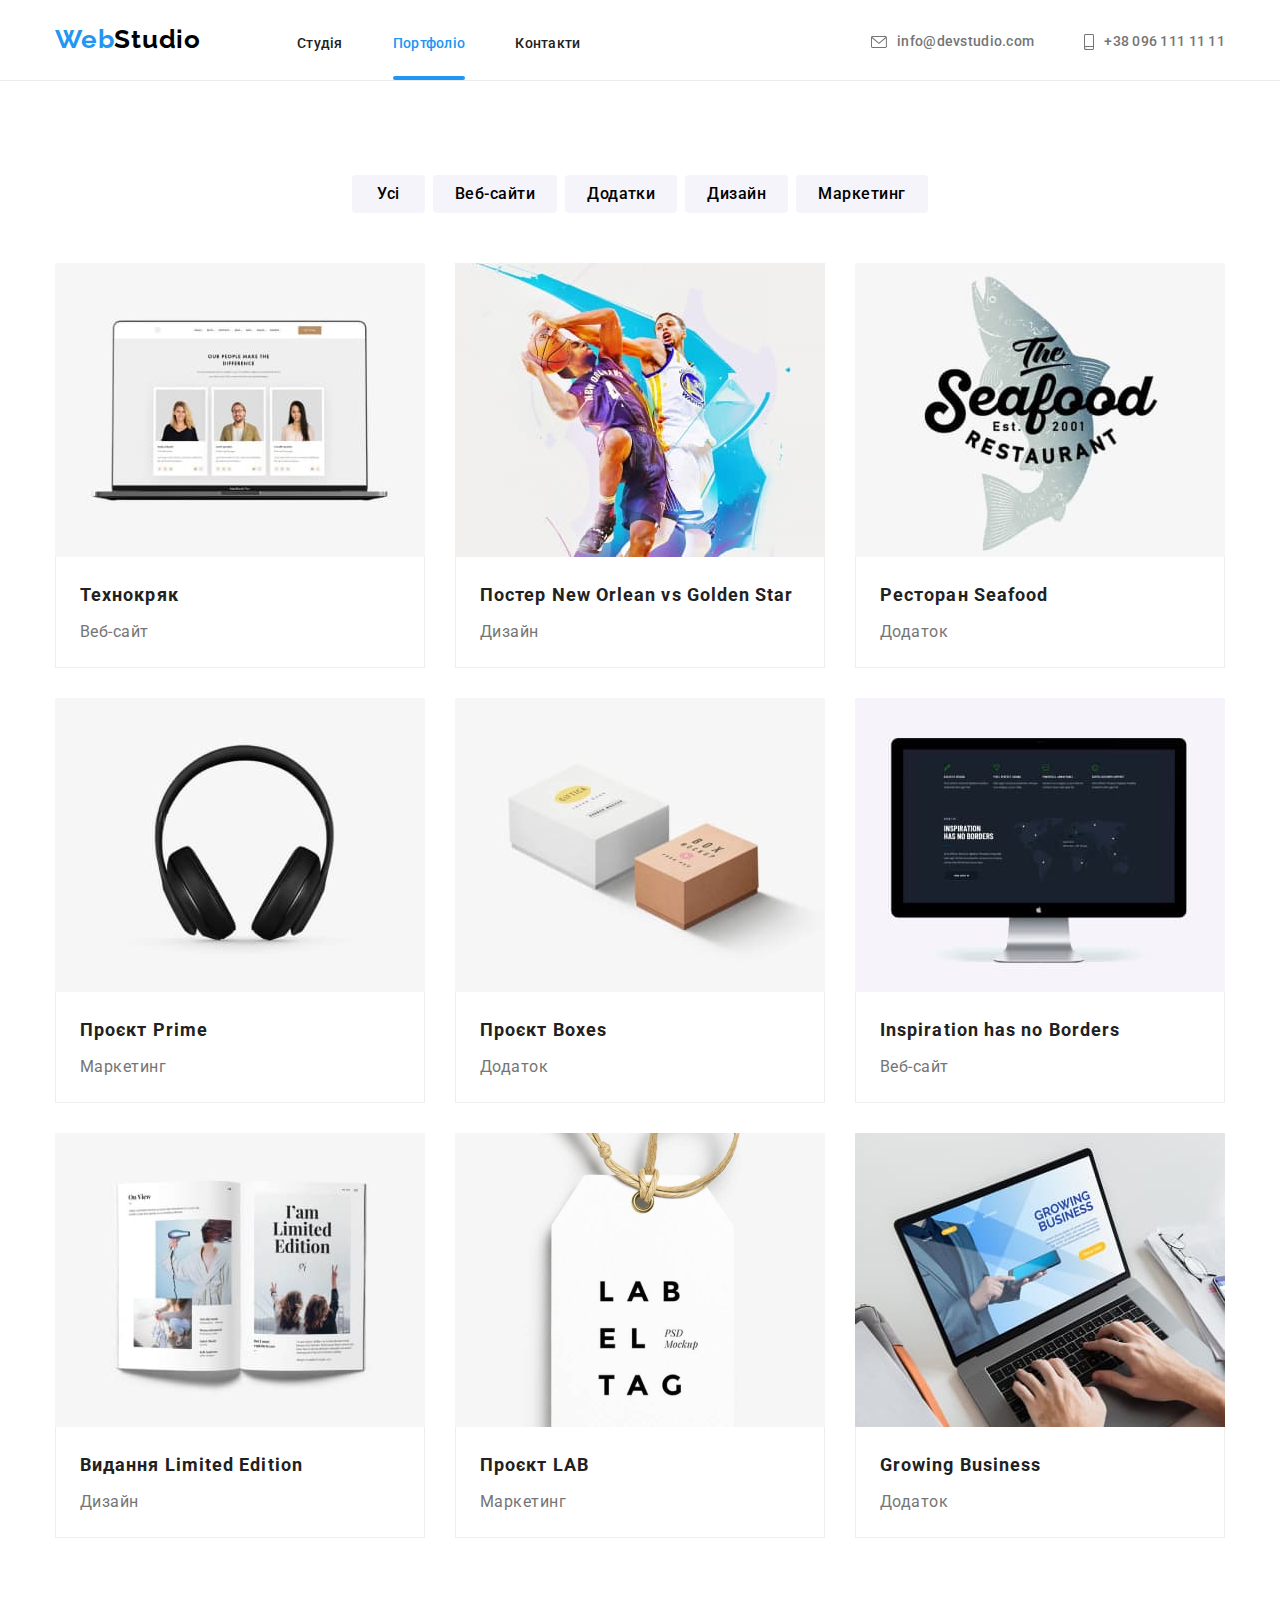
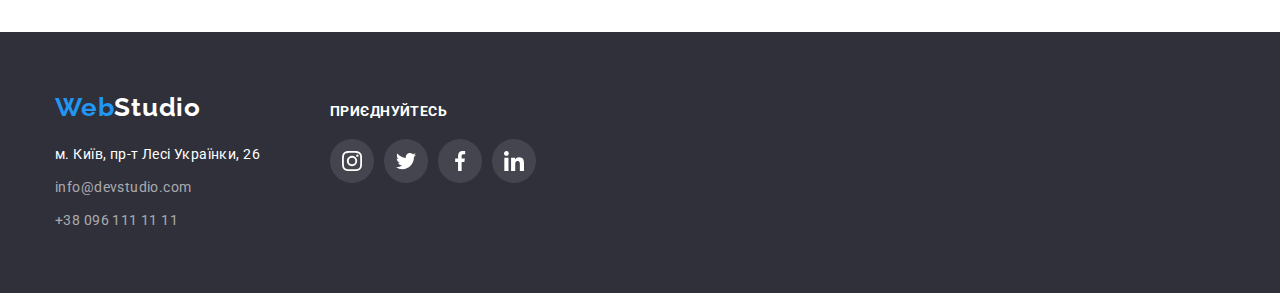
==== portfolio.html @ 6156f2c0 "creat repository" ====
<!DOCTYPE html>
<html lang="uk">
<head>
    <meta charset="UTF-8">
    <meta http-equiv="X-UA-Compatible" content="IE=edge">
    <meta name="viewport" content="width=device-width, initial-scale=1.0">
    <title>Portfolio</title>
    <link rel="preconnect" href="https://fonts.googleapis.com">
    <link rel="preconnect" href="https://fonts.gstatic.com" crossorigin>
    <link href="https://fonts.googleapis.com/css2?family=Montserrat:wght@400;700&family=Raleway:wght@700&family=Roboto:wght@400;500;700;900&display=swap" rel="stylesheet">
    <link rel="stylesheet" href="https://cdn.jsdelivr.net/npm/modern-normalize@1.1.0/modern-normalize.min.css">
    <link rel="stylesheet" href="./css/styles.css">
</head>
<body>
    <header class="page-header">
        <div class="container page-header-container">    
                <nav class="page-navigation">
                    <a href="./index.html" class="logo logo-header link">
                        <span class="logo-web">Web</span><span class="logo-studio-header">Studio</span>
                    </a>
                    <ul class="menu-nav list">
                   <li>
                        <a href="./index.html" class="link">
                            Студія
                        </a>
                    </li>
                    <li>
                        <a href="./portfolio.html" class="link current">
                            Портфоліо
                        </a>
                    </li>
                    <li>
                       <a href="#" class="link">
                            Контакти
                        </a>
                    </li>
                </ul>
                </nav>
                <ul class="header-contacts list">
                    <li class="header-contacts-item">    
                    <a href="mailto:info@devstudio.com" class="link contacts-link">
                        <svg class="mail-icon">
                            <use href="./images/icons.svg#icon-envelope"></use>
                        </svg>
                        info@devstudio.com
                    </a>
                    </li>
                    <li class="header-contacts-item"> 
                        <a href="tel:+380961111111" class="link contacts-link">    
                            <svg class="smartphone-icon">
                                <use href="./images/icons.svg#icon-smartphone"></use>
                             </svg> 
                            +38 096 111 11 11
                        </a>
                    </li> 
                </ul>
        </div>   
    </header>
    
    <main>
     <section>
        <div class="container">
        <h2 class="title-invisible">Портфолио</h2>
        <ul class="btn-filter-container list">
            <li><button class="button-filter btn-filter-allcards" type="button">Усі</button></li>
            <li><button class="button-filter" type="button">Веб-сайти</button></li>
            <li><button class="button-filter" type="button">Додатки</button></li>
            <li><button class="button-filter" type="button">Дизайн</button></li>
            <li><button class="button-filter" type="button">Маркетинг</button></li>
        </ul>
        <ul class="portfolio-container list">
            <li>
                <a href="" class="link portfolio-card">
                    <div class="portfolio-card-item">
                        <img src="./images/pf1.jpg" alt="Веб-сайт Технокряк" width="370">
                        <p class="portfolio-card-overlay">
                            Ресурс пропонує комплексні пропозиції з різним рівнем функціоналу та сервісів. Все це дозволить відвідувачу отримати вичерпні відомості про компанію чи приватну особу.
                        </p>
                    </div>
                    <div class="text-portfolio-card">
                        <h3 class="title-portfolio">Технокряк</h3>
                        <p class="text-portfolio">Веб-сайт</p>
                    </div>
                </a>
            </li>
            <li>
                <a href="" class="link portfolio-card">
                    <div class="portfolio-card-item">
                        <img src="./images/pf2.jpg" alt="Постер" width="370">
                        <p class="portfolio-card-overlay">
                            Ресурс пропонує комплексні пропозиції з різним рівнем функціоналу та сервісів. Все це дозволить відвідувачу отримати вичерпні відомості про компанію чи приватну особу.
                        </p>
                    </div>
                    <div class="text-portfolio-card">
                        <h3 class="title-portfolio" title="Постер New Orlean vs Golden Star">Постер New Orlean vs Golden Star</h3>
                        <p class="text-portfolio">Дизайн</p>
                    </div>
                </a>
            </li>
            <li>
                <a href="" class="link portfolio-card">
                    <div class="portfolio-card-item">
                        <img src="./images/pf3.jpg" alt="Додаток для ресторану" width="370">
                        <p class="portfolio-card-overlay">
                            Ресурс пропонує комплексні пропозиції з різним рівнем функціоналу та сервісів. Все це дозволить відвідувачу отримати вичерпні відомості про компанію чи приватну особу.
                        </p>
                    </div>    
                    <div class="text-portfolio-card">
                        <h3 class="title-portfolio">Ресторан Seafood</h3>
                        <p class="text-portfolio">Додаток</p>
                    </div>
                </a>
            </li>
            <li>
                <a href="" class="link portfolio-card">
                    <div class="portfolio-card-item">
                        <img src="./images/pf4.jpg" alt="Маркетинговий проєкт" width="370">
                        <p class="portfolio-card-overlay">
                            Ресурс пропонує комплексні пропозиції з різним рівнем функціоналу та сервісів. Все це дозволить відвідувачу отримати вичерпні відомості про компанію чи приватну особу.
                        </p>
                    </div>
                    <div class="text-portfolio-card">
                        <h3 class="title-portfolio">Проєкт Prime</h3>
                        <p class="text-portfolio">Маркетинг</p>
                    </div>
                </a>
            </li>
            <li>
                <a href="" class="link portfolio-card">
                    <div class="portfolio-card-item">
                        <img src="./images/pf5.jpg" alt="Проєкт Boxes" width="370">
                        <p class="portfolio-card-overlay">
                            Ресурс пропонує комплексні пропозиції з різним рівнем функціоналу та сервісів. Все це дозволить відвідувачу отримати вичерпні відомості про компанію чи приватну особу.
                        </p>
                    </div>
                    <div class="text-portfolio-card">
                        <h3 class="title-portfolio">Проєкт Boxes</h3>
                        <p class="text-portfolio">Додаток</p>
                    </div>
                </a>
            </li>
            <li>
                <a href="" class="link portfolio-card">
                    <div class="portfolio-card-item">
                        <img src="./images/pf6.jpg" alt="Веб-сайт Inspiration has no Borders" width="370">
                        <p class="portfolio-card-overlay">
                            Ресурс пропонує комплексні пропозиції з різним рівнем функціоналу та сервісів. Все це дозволить відвідувачу отримати вичерпні відомості про компанію чи приватну особу.
                        </p>
                    </div>
                    <div class="text-portfolio-card">
                        <h3 class="title-portfolio">Inspiration has no Borders</h3>
                        <p class="text-portfolio">Веб-сайт</p>
                    </div>
                </a>
            </li>
            <li>
                <a href="" class="link portfolio-card">
                    <div class="portfolio-card-item">
                        <img src="./images/pf7.jpg" alt="Видання Limited Edition" width="370">
                        <p class="portfolio-card-overlay">
                            Ресурс пропонує комплексні пропозиції з різним рівнем функціоналу та сервісів. Все це дозволить відвідувачу отримати вичерпні відомості про компанію чи приватну особу.
                        </p>
                    </div>
                    <div class="text-portfolio-card">
                        <h3 class="title-portfolio">Видання Limited Edition</h3>
                        <p class="text-portfolio">Дизайн</p>
                    </div>
                </a>
            </li>
            <li>
                <a href="" class="link portfolio-card">
                    <div class="portfolio-card-item">
                        <img src="./images/pf8.jpg" alt="Проєкт LAB" width="370">
                        <p class="portfolio-card-overlay">
                            Ресурс пропонує комплексні пропозиції з різним рівнем функціоналу та сервісів. Все це дозволить відвідувачу отримати вичерпні відомості про компанію чи приватну особу.
                        </p>
                    </div>
                    <div class="text-portfolio-card">
                        <h3 class="title-portfolio">Проєкт LAB</h3>
                        <p class="text-portfolio">Маркетинг</p>
                    </div>
                </a>
            </li>
            <li>
                <a href="" class="link portfolio-card">
                    <div class="portfolio-card-item">
                        <img src="./images/pf9.jpg" alt="Growing Business" width="370">
                        <p class="portfolio-card-overlay">
                            Ресурс пропонує комплексні пропозиції з різним рівнем функціоналу та сервісів. Все це дозволить відвідувачу отримати вичерпні відомості про компанію чи приватну особу.
                        </p>
                    </div>
                    <div class="text-portfolio-card">
                        <h3 class="title-portfolio">Growing Business</h3>
                        <p class="text-portfolio">Додаток</p>
                    </div>
                </a>
            </li>
        </ul> 
        </div>
    </section>
    </main>
    <footer class="footer">
        <div class="container contacts-block">
        <div>
            <a href="./index.html" class="logo logo-footer link">
                <span class="logo-web">Web</span><span class="logo-studio-footer">Studio</span>
            </a>
            <address>
                <ul class="contacts list">
                    <li class="contacts-item">
                        <a href="https://goo.gl/maps/5WQEzpzciVfXeqbu7" target="_blank" rel="noreferer noopener nofollow" class="link address">
                            м. Київ, пр-т Лесі Українки, 26
                        </a>
                    </li>
                    <li class="contacts-item">
                        <a href="mailto:info@devstudio.com" class="link mail-footer">info@devstudio.com</a>
                    </li>    
                    <li class="contacts-item">
                        <a href="tel:+380961111111" class="link phone-footer">+38 096 111 11 11</a>
                    </li>
                </ul>
            </address>
        </div>
        <div class="social-footer">
            <p class="title-social">приєднуйтесь</p>
            <ul class="social-list social-list-footer list">
                <li class="social-list-item">
                    <a href class="social-list-link">
                        <svg lang="en" aria-label="instagram icon" class="social-list-icon">
                            <use href="./images/icons.svg#icon-instagram" width="20" height="20"></use>
                        </svg>
                    </a>
                </li>
                <li class="social-list-item">
                    <a href class="social-list-link">
                        <svg lang="en" aria-label="twitter icon" class="social-list-icon">
                            <use href="./images/icons.svg#icon-twitter" width="20" height="20"></use>
                        </svg>
                    </a>
                </li>
                <li class="social-list-item">
                    <a href class="social-list-link">
                        <svg lang="en" aria-label="facebook icon" class="social-list-icon">
                            <use href="./images/icons.svg#icon-facebook" width="20" height="20"></use>
                        </svg>
                    </a>
                </li>
                <li class="social-list-item">
                    <a href class="social-list-link">
                        <svg lang="en" aria-label="linkedin icon" class="social-list-icon">
                            <use href="./images/icons.svg#icon-linkedin" width="20" height="20"></use>
                        </svg>
                    </a>
                </li>
            </ul>
        </div>
        </div>
    </footer>
</body>
</html>
---- css/styles.css ----
/* title-color #212121 
accent-color #2196F3
text-color #757575
background-main #ffffff
background-footer #2F303A
background-OurTeam #F5F4FA */
:root {
    --accent-color: #2196F3;
    --logo-studio-header: #000000;
    --logo-studio-footer: #ffffff;
    --title-color: #212121;
    --text-color: #757575;
    --background-main: #ffffff;
    --background-footer: #2F303A;
    --background-hero: #C4C4C4;
    --transition-timing-function: 250ms cubic-bezier(0.4, 0, 0.2, 1);
}
h1, 
h2, 
h3, 
h4 {
    margin-top: 0;
    margin-bottom: 0;
}
ul, 
ol {
    margin-top: 0;
    margin-bottom: 0;
    padding-left: 0;
}
p {
    margin-top: 0;
    margin-bottom: 0;
}
.list {
    list-style: none;
}
.link {
    text-decoration: none;
}
img {
    display: block;
    max-width: 100%;
    height:auto;
}
button {
    cursor: pointer;
}
/* Remove outline on the forms and links */
:active, :hover, :focus {
    outline: 0;
    outline-offset: 0;
}
/*========== HEADER =========*/
.page-header-container {
    display: flex;
    align-items: baseline; 
}
.page-navigation {
    display: flex;
    align-items: baseline;
}
.page-header {
    border-bottom: 1px solid #ECECEC;
    padding-top: 24px;
    padding-bottom: 25px;
}
.menu-nav {
    display: flex;
    column-gap: 50px;
}
.header-contacts {
    display: flex;
    margin-left: auto;
    column-gap: 50px;
}
/*======== styles logo =======*/
.logo {
    font-family: 'Raleway', sans-serif;
    font-weight: 700;
    font-size: 26px;
    line-height: 1.19;
    letter-spacing: 0.03em;
}
.logo-header {
    margin-right: 96px;
}
.logo-web {
    color: var(--accent-color);
}
.logo-studio-header { 
    color: var(--logo-studio-header);
}
/* ======= navigation ======= */
.menu-nav a {
    position: relative;
    font-weight: 500;
    font-size: 14px;
    line-height: 1.14;
    letter-spacing: 0.02em;
    color: var(--title-color);
    padding-bottom: 28px;
    transition: color var(--transition-timing-function);
}
.menu-nav a:hover, 
.menu-nav a:focus {
    color: var(--accent-color);
}
.menu-nav a.current {
    color: var(--accent-color);
}
.menu-nav a.current::after {
    position: absolute;
    content: "";
    bottom: -1px;
    left: 0;
    width: 100%;
    height: 4px;
    border-radius: 2px;
    background-color: var(--accent-color);
    animation: opacity-animation var(--transition-timing-function);
}
@keyframes opacity-animation {
    0% {opacity: 0;}
    50% {opacity: 0.5;}
    100% {opacity: 1;}
}

/* ====== styles contacts =========*/
.contacts-link {
    display: flex;
    align-items: center;
    gap: 10px;
    font-weight: 500;
    font-size: 14px;
    line-height: 1.14;
    letter-spacing: 0.02em;
    color: var(--text-color);
    transition: color var(--transition-timing-function);
}
.contacts-link:hover .mail-icon, 
.contacts-link:focus .mail-icon,
.contacts-link:hover .smartphone-icon, 
.contacts-link:focus .smartphone-icon{
    fill:var(--accent-color);
}
.contacts-link:hover,
.contacts-link:focus
{
    color: var(--accent-color);
}
.mail-icon {
    width: 16px;
    height: 12px;
    fill: var(--text-color);
    transition: fill var(--transition-timing-function);
}
.smartphone-icon {
    width: 10px;
    height: 16px;
    fill: var(--text-color); 
    transition: fill var(--transition-timing-function);
}
/* ============ MAIN ============ */
.container {
    margin-left: auto;
    margin-right: auto;
    width: 1200px;
    padding-left: 15px;
    padding-right: 15px;
}
body {
    background-color: var(--background-main);
    font-family: 'Roboto', sans-serif;
    color: var(--title-color);
}
section {
    padding-top: 94px;
    padding-bottom: 94px;
}
/*=========== HERO ============*/
.hero {
    padding-top: 200px;
    padding-bottom: 200px;
    text-align: center;
}
.overlay {
    background-color: var(--background-hero);
    background-image: linear-gradient(to right, rgba(47, 48, 58, 0.4), rgba(47, 48, 58, 0.4)), url(../images/bgstudio.jpg);
    background-repeat: no-repeat;
    background-size: cover;
    background-position: center;
    max-width: 1600px;
    min-height: 600px;
    margin-left: auto;
    margin-right: auto;
}
.title-hero {
    margin-left: auto;
    margin-bottom: 30px;
    margin-right: auto;
    font-weight: 900;
    font-size: 44px;
    line-height: 1.36;
    letter-spacing: 0.06em;
    text-transform: uppercase;
    color: #ffffff;
    width: 696px;
}
.btn-order {
    font-weight: 700;
    font-size: 16px;
    line-height: 1.875;
    color: #ffffff;
    background-color: var(--accent-color);
    border: 0;
    border-radius: 4px;
    padding: 10px 32px;
    letter-spacing: 0.06em;
    box-shadow: 0px 4px 4px rgba(0, 0, 0, 0.15);
}
/*========== ОСОБЛИВОСТІ ============*/
.feature-items-list {
    display: flex;
    justify-content: center;
    gap: 30px;
    flex-wrap: wrap;
}
.feature-items{
    display: flex;
    justify-content: center;
    align-items: center;
    width: 270px;
    height: 120px;
    background-color: #F5F4FA;
    border-radius: 4px;
    margin-bottom: 30px;
}
.feature-items-icon {
    display: flex;
    justify-content: center;
    align-items: center;
}
.title-section {
    font-size: 36px;
    line-height: 1.17;
    text-align: center;
    letter-spacing: 0.03em;
    margin-bottom: 50px;
}
.title-invisible {
    position: absolute;
    border: 0;
	clip: rect(0 0 0 0);
	height: 1px;
	width: 1px;
    margin: -1px;
	overflow: hidden;
	padding: 0;
	white-space: nowrap;
}
.subtitle {
    font-size: 14px;
    line-height: 1.14;
    letter-spacing: 0.03em;
    text-transform: uppercase;
    margin-bottom: 10px;
}
.text {
    font-size: 14px;
    line-height: 1.714;
    letter-spacing: 0.03em;
    color: var(--text-color);
    width: 270px;
}
/*========== ЧИМ МИ ЗАЙМАЄМОСЯ ======*/
.activity {
    padding-top: 0px;
}
.activity-cards {
    display: flex;
    flex-wrap: wrap;
    gap: 30px;   
}
.activity-cards-item {
    position: relative;
}
.activity-cards-subtitle {
    position: absolute;
    bottom: 0;
    height: 70px;
    width: 100%;
    display: flex;
    justify-content: center;
    align-items: center;
    background-color: rgba(47, 48, 58, 0.8);
    font-weight: 700;
    font-size: 14px;
    line-height: 1,14;
    text-align: center;
    letter-spacing: 0.03em;
    text-transform: uppercase;
    color: #FFFFFF;
}
/*========== НАША КОМАНДА ===========*/
.our-team {
    background-color: #F5F4FA;
}
.employees {
    display: flex;
    flex-wrap: wrap;
    gap: 30px;
}
.employees-item {
    background-color: #ffffff;
    border-radius: 0px 0px 4px 4px;
    box-shadow: 0px 1px 3px rgba(0, 0, 0, 0.12), 0px 1px 1px rgba(0, 0, 0, 0.14), 0px 2px 1px rgba(0, 0, 0, 0.2);
}
.employee, .career {
    font-size: 16px;
    line-height: 1.19;
    text-align: center;
    letter-spacing: 0.03em; 
}
.employee {
    font-weight: 500;
    color: var(--title-color);
    padding-top: 30px;
    margin-bottom: 10px;
}
.career {
    color: var(--text-color);
    margin-bottom: 16px;
}
.social-list {
    display: flex;
    justify-content: center;
    column-gap: 10px;
    padding-bottom: 30px;
}
.social-list-link {
    display: flex;
    justify-content: center;
    align-items: center;
    width: 44px;
    height: 44px;
    background-color: #ffffff;
    border-radius: 50%;
    transition: background-color var(--transition-timing-function);
}
.social-list-icon {
    width: 20px;
    height: 20px;
    fill: #AFB1B8;
    transition: fill var(--transition-timing-function);
}
.social-list-link:hover,
.social-list-link:focus {
    background-color: var(--accent-color);
}
.social-list-link:hover .social-list-icon,
.social-list-link:focus .social-list-icon{
    fill: #ffffff;
} 
/* ========== ПОСТІЙНІ КЛІЄНТИ ======== */
.clients-list {
    display: flex;
    flex-wrap: wrap;
    gap: 30px;
}
.clients-link {
    display: flex;
    justify-content: center;
    align-items: center;
    border: 1px solid #AFB1B8;
    border-radius: 4px;
    width: 170px;
    height: 92px;
    transition: border-color var(--transition-timing-function);
}
.clients-link:hover .clients-icon,
.clients-link:focus .clients-icon{
    fill: var(--accent-color);
}
.clients-link:hover,
.clients-link:focus{
    border-color: var(--accent-color);
    cursor: pointer;
}
.clients-icon {
    display: flex;
    fill: #AFB1B8; 
    transition: fill var(--transition-timing-function);
}
/*========== ПОРТФОЛІО ========= */
.btn-filter-container {
    margin-bottom: 50px;
}
.button-filter {
    font-weight: 500;
    font-size: 16px;
    line-height: 1.63;
    text-align: center;
    letter-spacing: 0.03em;
    cursor: pointer;
    border: 0;
    border-radius: 4px;
    background-color: #F5F4FA;
    height: 38px;
    padding: 6px 22px;
    transition: background-color var(--transition-timing-function), color var(--transition-timing-function), box-shadow var(--transition-timing-function);
}
.btn-filter-allcards {
    padding-left: 25px;
    padding-right: 25px;
}
.button-filter:hover, 
.button-filter:focus {
    background-color: var(--accent-color);
    color: #ffffff;
    box-shadow: 0px 4px 4px rgba(0, 0, 0, 0.25)
}
.portfolio-container li{
    width: 370px;
}
.text-portfolio-card {
    padding-top: 20px;
    padding-bottom: 20px;
    padding-left: 24px;
    padding-right: 24px; 
    border: 1px solid #EEEEEE;
    border-top: 0px;
}
.title-portfolio {
    font-size: 18px;
    line-height: 2;
    letter-spacing: 0.06em;
    margin-bottom: 4px;
    overflow: hidden;
    white-space: nowrap;
    text-overflow: ellipsis;
    color: var(--title-color);
}
.text-portfolio {
    font-size: 16px;
    line-height: 1.88;
    letter-spacing: 0.03em;
    color: var(--text-color);
}
.btn-filter-container {
    display: flex;
    justify-content: center;
    gap: 8px;
}
.portfolio-container {
    display: flex;
    flex-wrap: wrap;
    gap: 30px;
}
.portfolio-card {
    display: block;
    transition: box-shadow var(--transition-timing-function);
}
.portfolio-card:hover,
.portfolio-card:focus {
    box-shadow: 0px 1px 1px rgba(0, 0, 0, 0.12), 0px 4px 4px rgba(0, 0, 0, 0.06), 1px 4px 6px rgba(0, 0, 0, 0.16);
}
.portfolio-card:hover .portfolio-card-overlay ,
.portfolio-card:focus .portfolio-card-overlay {
    transform: translateY(0%);
}
.portfolio-card-item {
    position: relative;
    overflow: hidden;
}
.portfolio-card-overlay {
    position: absolute;
    top: 0;
    left: 0;
    background-color: rgba(33, 150, 243, 0.9);
    width: 100%;
    height: 100%;
    font-weight: 400;
    font-size: 18px;
    line-height: 1.56;
    letter-spacing: 0.03em;
    color: #FFFFFF;
    overflow: auto;
    padding: 63px 24px;
    transform: translateY(101%);
    transition: transform var(--transition-timing-function);
}
/*========== FOOTER ===========*/
.footer {
    background-color: var(--background-footer);
    padding-top: 60px;
    padding-bottom: 60px;
}
.logo-studio-footer {
    color: var(--logo-studio-footer);
}
.logo-footer {
    display: block;
    margin-bottom: 20px;
}
.contacts-item {
    font-style: normal;
    font-weight: 400;
    font-size: 14px;
    line-height: 1.71;
    letter-spacing: 0.03em;
}
.contacts-item:not(:last-child) {
    margin-bottom: 9px;
}
.address {
    display: block;
    color: #ffffff;
    transition: color var(--transition-timing-function);
}
.mail-footer, 
.phone-footer {
    color: rgba(255, 255, 255, 0.6);
    display: block;
    transition: color var(--transition-timing-function);
}
.address:hover,
.address:focus,
.mail-footer:hover,
.mail-footer:focus,
.phone-footer:hover,
.phone-footer:focus {
    color: var(--accent-color);
}
.title-social {
    font-weight: 700;
    font-size: 14px;
    line-height: 16px;
    letter-spacing: 0.03em;
    text-transform: uppercase;
    color: #FFFFFF;
    margin-bottom: 20px;
}
.contacts-block {
    display: flex;
    align-items: baseline;
}
.social-list-footer {
    padding-bottom: 0;
}
footer .social-list-icon {
    fill: #ffffff;
}
footer .social-list-link {
    background-color: rgba(255, 255, 255, 0.1);;
}
.social-footer {
    margin-left: 70px;
}
/*  ======== МОДАЛЬНЕ ВІКНО ======== */
.backdrop {
    position: fixed;
    top: 0;
    left: 0;
    width: 100%;
    height: 100%;
    background-color: rgba(47, 48, 58, 0.4);
    z-index: 100;
    transition: opacity 500ms linear, visibility 500ms linear, transform 500ms linear;
}
.backdrop.is-hidden {
    visibility: hidden;
    opacity: 0;
    pointer-events: none;
    transform: scale(0);
}
.modal {
    position: absolute;
    top: 50%;
    left: 50%;
    transform: translate(-50%, -50%); 
    background-color: #ffffff;
    width: 528px;
    height: 581px;
}
.modal-close-btn {
    display: flex;
    justify-content: center;
    align-items: center;
    position: absolute;
    top: 8px;
    right: 8px;
    width: 30px;
    height: 30px;
    border: 1px solid rgba(0, 0, 0, 0.1);
    border-radius: 50%;
    background-color: transparent;
    padding: 0;
}
.modal-close-icon {
    fill: #000000;
}
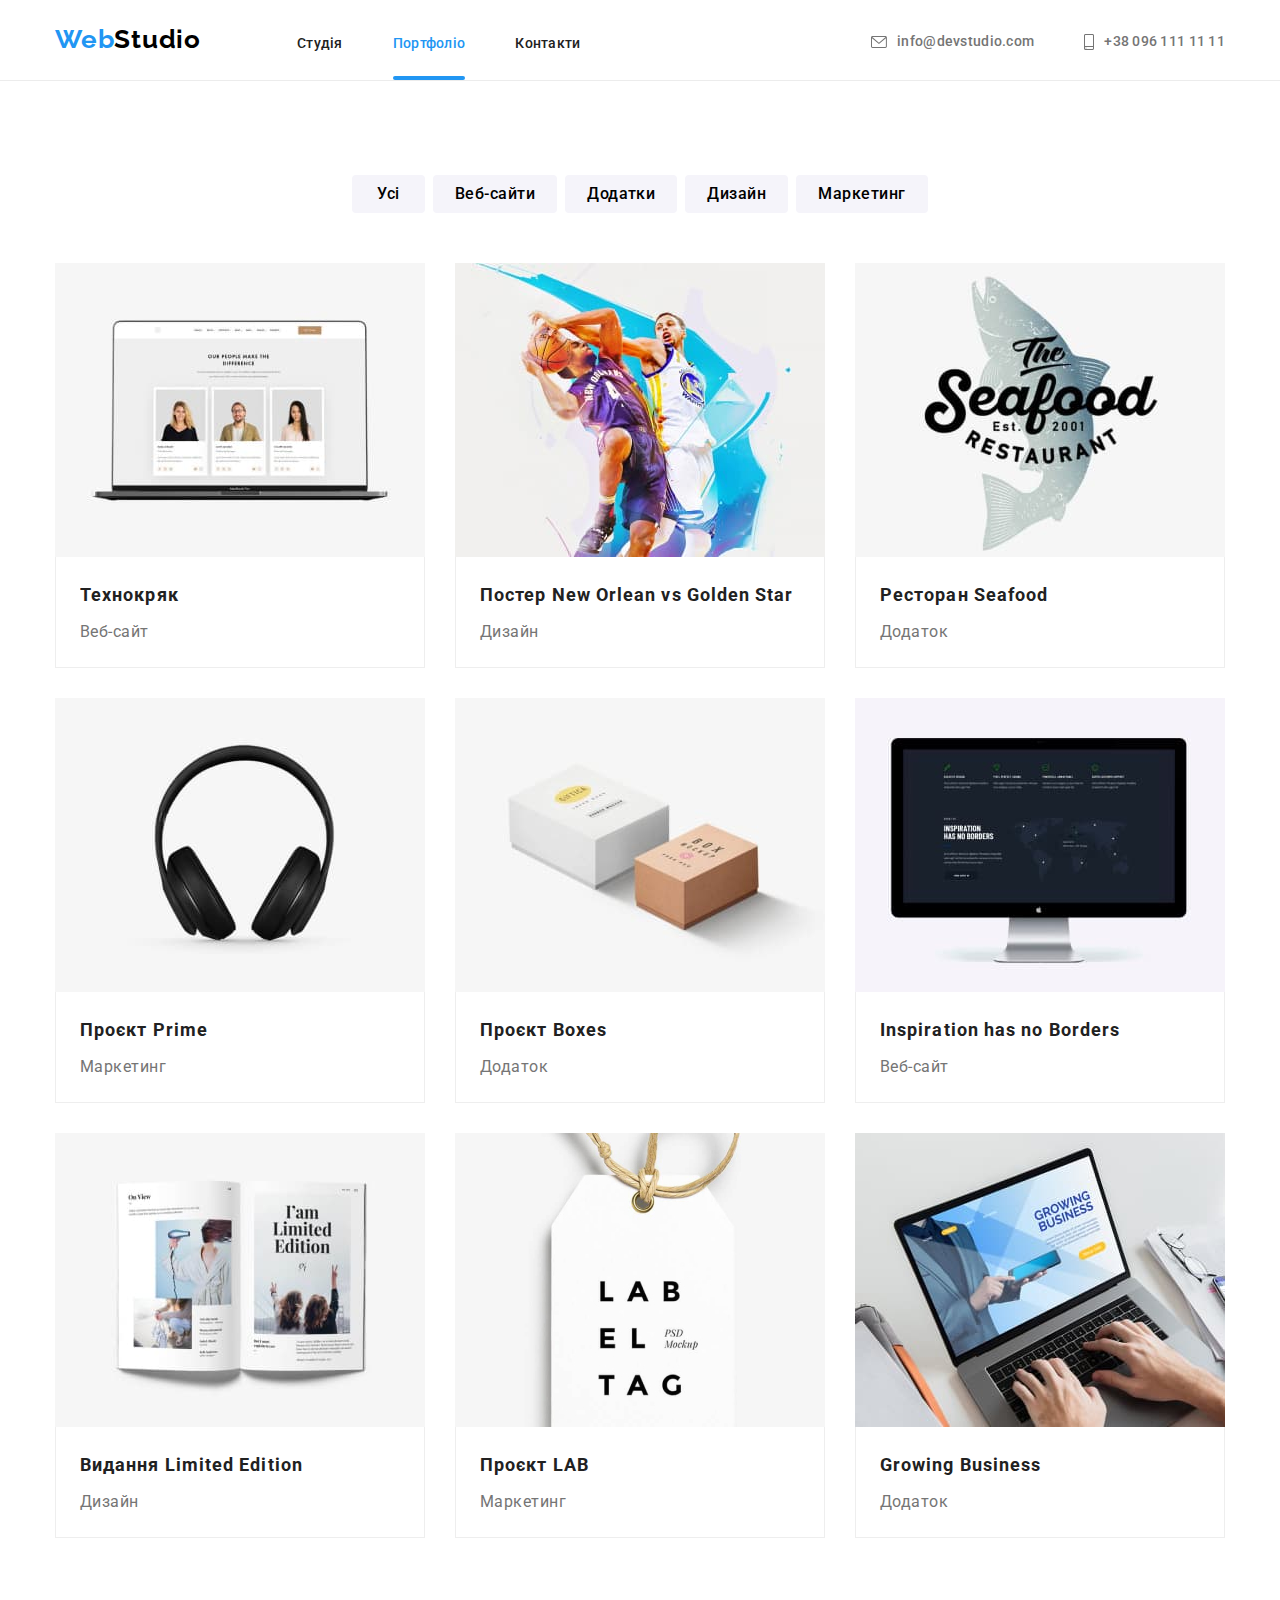
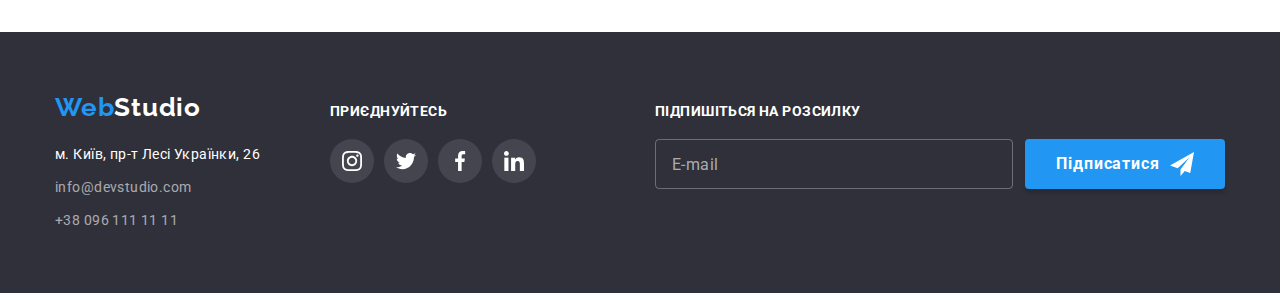
==== commit f3e1c1c5: "modal form" ====
--- a/portfolio.html
+++ b/portfolio.html
@@ -254,6 +254,20 @@
                 </li>
             </ul>
         </div>
+            <form class="form-sign">
+                <p class="title-social">Підпишіться на розсилку</p>
+                <span class="form-sign-email-input">
+                    <label>
+                        <input type="email" name="mail" id="mail" placeholder="E-mail" class="input-sign"/>
+                    </label>
+                    <button type="submit" class="btn btn-sign">
+                        Підписатися
+                        <svg lang="en" aria-label="icon send" class="icon-send" width="24" height="24">
+                            <use href="./images/icons.svg#icon-send"></use>
+                        </svg>
+                    </button>
+                </span>    
+            </form>
         </div>
     </footer>
 </body>
--- a/css/styles.css
+++ b/css/styles.css
@@ -46,11 +46,7 @@
 button {
     cursor: pointer;
 }
-/* Remove outline on the forms and links */
-:active, :hover, :focus {
-    outline: 0;
-    outline-offset: 0;
-}
+
 /*========== HEADER =========*/
 .page-header-container {
     display: flex;
@@ -183,6 +179,7 @@
     padding-top: 200px;
     padding-bottom: 200px;
     text-align: center;
+    min-width: 1200px;
 }
 .overlay {
     background-color: var(--background-hero);
@@ -207,7 +204,7 @@
     color: #ffffff;
     width: 696px;
 }
-.btn-order {
+.btn {
     font-weight: 700;
     font-size: 16px;
     line-height: 1.875;
@@ -296,7 +293,7 @@
     background-color: rgba(47, 48, 58, 0.8);
     font-weight: 700;
     font-size: 14px;
-    line-height: 1,14;
+    line-height: 1.14;
     text-align: center;
     letter-spacing: 0.03em;
     text-transform: uppercase;
@@ -495,6 +492,7 @@
     background-color: var(--background-footer);
     padding-top: 60px;
     padding-bottom: 60px;
+    min-width: 1200px;
 }
 .logo-studio-footer {
     color: var(--logo-studio-footer);
@@ -557,6 +555,41 @@
 .social-footer {
     margin-left: 70px;
 }
+.form-sign {
+    margin-left: auto;
+}
+.form-sign-email-input {
+    display: flex;
+    justify-content: center;
+}
+.btn-sign {
+    display: flex;
+    justify-content: center;
+    width: 200px;
+    align-items: center;
+    margin-left: 12px;
+    padding: 10px 28px;
+}
+.icon-send {
+    margin-left: 10px;
+}
+.input-sign {
+    width: 358px;
+    height: 50px;
+    border: 1px solid rgba(255, 255, 255, 0.3);
+    border-radius: 4px;
+    background-color: transparent;
+    padding: 15px 16px;
+    color: #FFFFFF;
+}
+.input-sign::placeholder {
+    font-weight: 400;
+    font-size: 16px;
+    line-height: 1.25;
+    letter-spacing: 0.03em;
+    color: rgba(255, 255, 255, 0.6);
+}
+
 /*  ======== МОДАЛЬНЕ ВІКНО ======== */
 .backdrop {
     position: fixed;
@@ -582,6 +615,7 @@
     background-color: #ffffff;
     width: 528px;
     height: 581px;
+    padding: 40px;
 }
 .modal-close-btn {
     display: flex;
@@ -600,3 +634,135 @@
 .modal-close-icon {
     fill: #000000;
 }
+/* ======== modal form ===== */
+.modal-form-title {
+    font-weight: 700;
+    font-size: 20px;
+    line-height: 1.15;
+    text-align: center;
+    letter-spacing: 0.03em;
+    color: var(--title-color);
+    margin-bottom: 12px;
+}
+.modal-form {
+    display: flex;
+    flex-direction: column;
+}
+.modal-form-input {
+    outline: none;
+    width: 100%;
+    height: 40px;
+    border: 1px solid rgba(33, 33, 33, 0.2);
+    border-radius: 4px; 
+    padding-left: 42px;
+    transition: border-color var(--transition-timing-function);
+}
+.modal-form-input:focus {
+   border-color: var(--accent-color);
+}
+.modal-form-input:focus + .modal-form-icon {
+    fill: var(--accent-color);
+}
+
+.modal-form-field-description {
+    display: block;
+    font-weight: 400;
+    font-size: 12px;
+    line-height: 1.17;
+    letter-spacing: 0.01em;
+    color: var(--text-color);
+    margin-bottom: 4px;
+}
+.modal-form-field {
+    margin-bottom: 10px;
+}
+.modal-form-input-wrapper {
+    position: relative;
+}
+.modal-form-icon {
+    position: absolute;
+    top: 50%;
+    left: 12px;
+    transform: translateY(-50%);
+    transition: fill var(--transition-timing-function);
+} 
+.modal-form-message {
+    resize: none;
+    outline: none;
+    width: 100%;
+    height: 120px;
+    border: 1px solid rgba(33, 33, 33, 0.2);
+    border-radius: 4px;
+    padding: 12px 16px;
+    transition: border-color var(--transition-timing-function);
+}
+.modal-form-message:focus {
+    border-color: var(--accent-color);
+}
+.modal-form-message::placeholder {
+    font-weight: 400;
+    font-size: 12px;
+    line-height: 1.17;
+    letter-spacing: 0.01em;
+    color: rgba(117, 117, 117, 0.5);
+}
+.modal-form-checkbox-field {
+    display: flex;
+    align-items: center;
+    justify-content: center;
+}
+.modal-form-own-checkbox {
+    width: 16px;
+    height: 15px;
+    border-radius: 2px;
+    border: 1px solid var(--title-color);
+    cursor: pointer;
+    margin-right: 7px;
+    transition: box-shadow var(--transition-timing-function);
+}
+.modal-form-checkbox-icon {
+    display: none;
+}
+.modal-form-checkbox:checked + .modal-form-own-checkbox {
+    background-color: var(--accent-color);
+    border-color: var(--accent-color);
+}
+.modal-form-checkbox:checked + .modal-form-own-checkbox .modal-form-checkbox-icon {
+    display: block;
+}
+.modal-form-checkbox:focus + .modal-form-own-checkbox{
+    box-shadow: 0 0 0 2px rgba(0, 0, 255, 0.5);
+}
+.modal-form-checkbox {
+    position: absolute;
+    appearance: none;
+}
+.modal-form-checkbox-field {
+    margin-bottom: 30px;
+    font-weight: 400;
+    font-size: 14px;
+    line-height: 1.71;
+    letter-spacing: 0.03em;
+    color: var(--text-color);
+}
+.modal-form-link-terms {
+    font-weight: 400;
+    font-size: 14px;
+    line-height: 1.71;
+    letter-spacing: 0.03em;
+    color: var(--accent-color);
+}
+.button-submit {
+    width: 200px;
+    align-self: center;
+}
+
+
+
+
+
+
+
+
+
+
